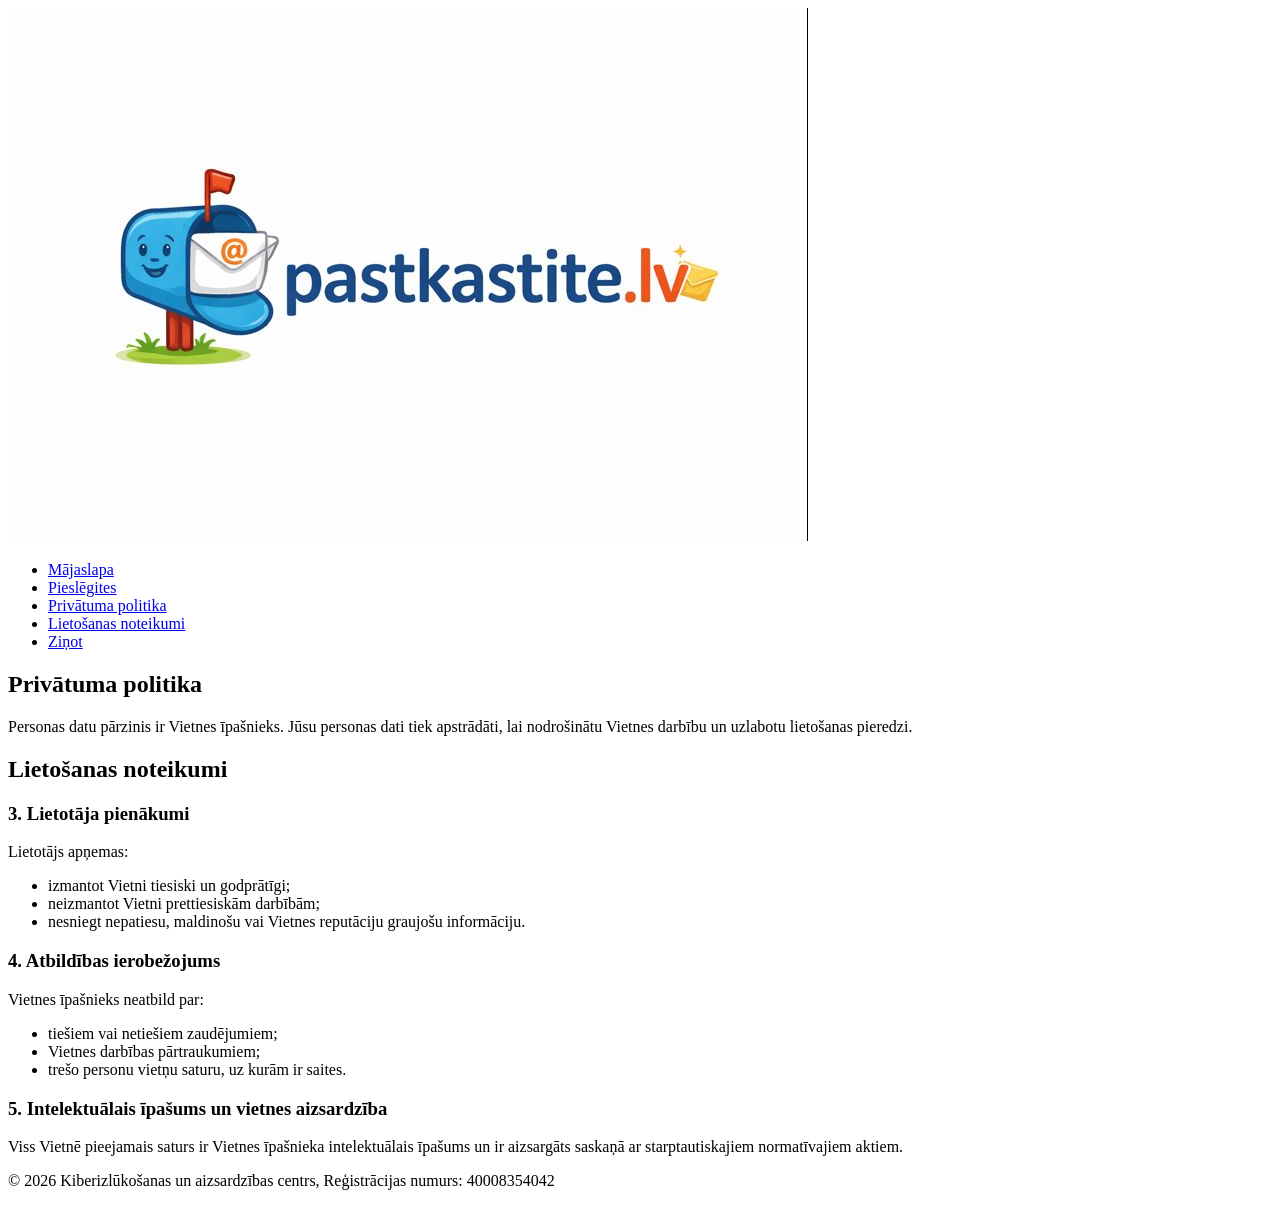
==== index.html @ 26f7da33 "Create index.html" ====
<!DOCTYPE html>
<html lang="lv">
<head>
    <meta charset="UTF-8">
    <meta name="viewport" content="width=device-width, initial-scale=1.0">
    <title>Kiberizlūkošanas un aizsardzības centrs</title>
    <link rel="stylesheet" href="styles.css">
</head>
<body>
    <header>
        <img src="/img/logo.png" alt="Logo" class="logo">
        <nav>
            <ul>
                <li><a href="#">Mājaslapa</a></li>
                <li><a href="#">Pieslēgites</a></li>
                <li><a href="#privacy-policy">Privātuma politika</a></li>
                <li><a href="#terms-of-use">Lietošanas noteikumi</a></li>
                <li><a href="#">Ziņot</a></li>
            </ul>
        </nav>
    </header>

    <main>
        <section id="privacy-policy">
            <h2>Privātuma politika</h2>
            <p>Personas datu pārzinis ir Vietnes īpašnieks. Jūsu personas dati tiek apstrādāti, lai nodrošinātu Vietnes darbību un uzlabotu lietošanas pieredzi.</p>
            <!-- Šeit ievietojiet pārējos privātuma politikas punktus -->
        </section>

        <section id="terms-of-use">
            <h2>Lietošanas noteikumi</h2>
            <h3>3. Lietotāja pienākumi</h3>
            <p>Lietotājs apņemas:</p>
            <ul>
                <li>izmantot Vietni tiesiski un godprātīgi;</li>
                <li>neizmantot Vietni prettiesiskām darbībām;</li>
                <li>nesniegt nepatiesu, maldinošu vai Vietnes reputāciju graujošu informāciju.</li>
            </ul>
            <h3>4. Atbildības ierobežojums</h3>
            <p>Vietnes īpašnieks neatbild par:</p>
            <ul>
                <li>tiešiem vai netiešiem zaudējumiem;</li>
                <li>Vietnes darbības pārtraukumiem;</li>
                <li>trešo personu vietņu saturu, uz kurām ir saites.</li>
            </ul>
            <h3>5. Intelektuālais īpašums un vietnes aizsardzība</h3>
            <p>Viss Vietnē pieejamais saturs ir Vietnes īpašnieka intelektuālais īpašums un ir aizsargāts saskaņā ar starptautiskajiem normatīvajiem aktiem.</p>
            <!-- Šeit ievietojiet pārējos līgumus un noteikumus -->
        </section>
    </main>

    <footer>
        <p>&copy; 2026 Kiberizlūkošanas un aizsardzības centrs, Reģistrācijas numurs: 40008354042</p>
    </footer>
</body>
</html>
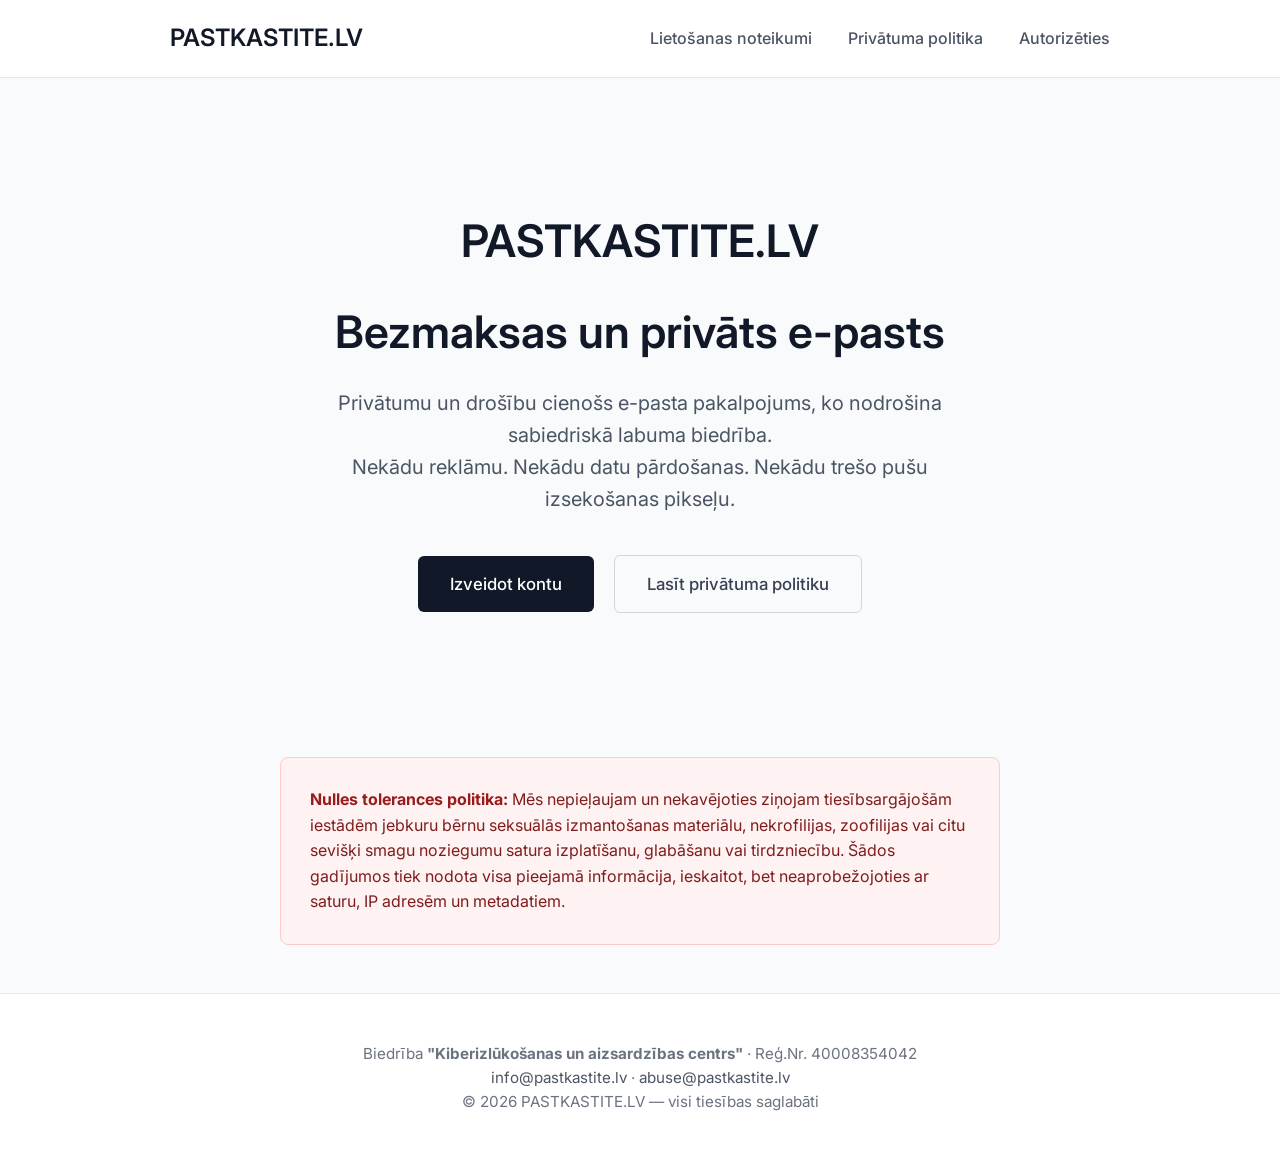
==== commit 10760b5b: "Add files via upload" ====
--- a/index.html
+++ b/index.html
@@ -1,56 +1,174 @@
-<!DOCTYPE html>
-<html lang="lv">
-<head>
-    <meta charset="UTF-8">
-    <meta name="viewport" content="width=device-width, initial-scale=1.0">
-    <title>Kiberizlūkošanas un aizsardzības centrs</title>
-    <link rel="stylesheet" href="styles.css">
-</head>
-<body>
-    <header>
-        <img src="/img/logo.png" alt="Logo" class="logo">
-        <nav>
-            <ul>
-                <li><a href="#">Mājaslapa</a></li>
-                <li><a href="#">Pieslēgites</a></li>
-                <li><a href="#privacy-policy">Privātuma politika</a></li>
-                <li><a href="#terms-of-use">Lietošanas noteikumi</a></li>
-                <li><a href="#">Ziņot</a></li>
-            </ul>
-        </nav>
-    </header>
-
-    <main>
-        <section id="privacy-policy">
-            <h2>Privātuma politika</h2>
-            <p>Personas datu pārzinis ir Vietnes īpašnieks. Jūsu personas dati tiek apstrādāti, lai nodrošinātu Vietnes darbību un uzlabotu lietošanas pieredzi.</p>
-            <!-- Šeit ievietojiet pārējos privātuma politikas punktus -->
-        </section>
-
-        <section id="terms-of-use">
-            <h2>Lietošanas noteikumi</h2>
-            <h3>3. Lietotāja pienākumi</h3>
-            <p>Lietotājs apņemas:</p>
-            <ul>
-                <li>izmantot Vietni tiesiski un godprātīgi;</li>
-                <li>neizmantot Vietni prettiesiskām darbībām;</li>
-                <li>nesniegt nepatiesu, maldinošu vai Vietnes reputāciju graujošu informāciju.</li>
-            </ul>
-            <h3>4. Atbildības ierobežojums</h3>
-            <p>Vietnes īpašnieks neatbild par:</p>
-            <ul>
-                <li>tiešiem vai netiešiem zaudējumiem;</li>
-                <li>Vietnes darbības pārtraukumiem;</li>
-                <li>trešo personu vietņu saturu, uz kurām ir saites.</li>
-            </ul>
-            <h3>5. Intelektuālais īpašums un vietnes aizsardzība</h3>
-            <p>Viss Vietnē pieejamais saturs ir Vietnes īpašnieka intelektuālais īpašums un ir aizsargāts saskaņā ar starptautiskajiem normatīvajiem aktiem.</p>
-            <!-- Šeit ievietojiet pārējos līgumus un noteikumus -->
-        </section>
-    </main>
-
-    <footer>
-        <p>&copy; 2026 Kiberizlūkošanas un aizsardzības centrs, Reģistrācijas numurs: 40008354042</p>
-    </footer>
-</body>
-</html>
+<!DOCTYPE html>
+<html lang="lv">
+<head>
+  <meta charset="UTF-8" />
+  <meta name="viewport" content="width=device-width, initial-scale=1.0"/>
+  <title>PASTKASTITE.LV — e-pasts</title>
+  <meta name="description" content="Bezmaksas, privātumu cienošs e-pasta pakalpojums bez reklāmām. Nodrošina Biedrība 'Kiberizlūkošanas un aizsardzības centrs', reģ.Nr. 40008354042."/>
+  <link rel="preconnect" href="https://fonts.googleapis.com">
+  <link rel="preconnect" href="https://fonts.gstatic.com" crossorigin>
+  <link href="https://fonts.googleapis.com/css2?family=Inter:wght@300;400;500;600&display=swap" rel="stylesheet">
+  <style>
+    * { margin:0; padding:0; box-sizing:border-box; }
+    body {
+      font-family: 'Inter', system-ui, sans-serif;
+      background:#f9fafb;
+      color:#1f2937;
+      line-height:1.6;
+    }
+    .container { max-width:980px; margin:0 auto; padding:0 20px; }
+
+    header {
+      background:#ffffff;
+      border-bottom:1px solid #e5e7eb;
+      padding:1.2rem 0;
+      position:sticky;
+      top:0;
+      z-index:10;
+    }
+    .header-inner {
+      display:flex;
+      justify-content:space-between;
+      align-items:center;
+    }
+    .logo {
+      font-size:1.5rem;
+      font-weight:600;
+      color:#111827;
+      text-decoration:none;
+    }
+    nav a {
+      margin-left:2rem;
+      color:#4b5563;
+      text-decoration:none;
+      font-weight:500;
+      transition:color 0.2s;
+    }
+    nav a:hover { color:#111827; }
+
+    .hero {
+      text-align:center;
+      padding:8rem 0 6rem;
+    }
+    .hero h1 {
+      font-size:2.8rem;
+      font-weight:600;
+      margin-bottom:1.2rem;
+      color:#111827;
+    }
+    .hero p.lead {
+      font-size:1.25rem;
+      color:#4b5563;
+      max-width:680px;
+      margin:0 auto 2.5rem;
+    }
+    .btn {
+      display:inline-block;
+      background:#111827;
+      color:white;
+      padding:0.9rem 2rem;
+      border-radius:6px;
+      text-decoration:none;
+      font-weight:500;
+      font-size:1.05rem;
+      transition:background 0.2s;
+    }
+    .btn:hover { background:#1f2937; }
+    .btn-outline {
+      background:transparent;
+      border:1px solid #d1d5db;
+      color:#374151;
+    }
+    .btn-outline:hover { background:#f3f4f6; }
+
+    section { padding:5rem 0; }
+    h2 { font-size:2.2rem; margin-bottom:2rem; text-align:center; color:#111827; }
+
+    .features {
+      display:grid;
+      grid-template-columns:repeat(auto-fit, minmax(280px, 1fr));
+      gap:2rem;
+      margin:3rem 0;
+    }
+    .feature {
+      background:white;
+      padding:2rem;
+      border-radius:8px;
+      border:1px solid #e5e7eb;
+      box-shadow:0 1px 3px rgba(0,0,0,0.05);
+    }
+    .feature h3 { margin-bottom:0.8rem; font-size:1.25rem; }
+
+    .warning {
+      background:#fef2f2;
+      border:1px solid #fecaca;
+      border-radius:8px;
+      padding:1.8rem;
+      margin:3rem auto;
+      max-width:720px;
+      color:#7f1d1d;
+    }
+    .warning strong { color:#991b1b; }
+
+    footer {
+      background:#ffffff;
+      border-top:1px solid #e5e7eb;
+      padding:3rem 0;
+      color:#6b7280;
+      font-size:0.95rem;
+      text-align:center;
+    }
+    footer a { color:#4b5563; text-decoration:none; }
+    footer a:hover { color:#111827; text-decoration:underline; }
+
+    @media (max-width: 640px) {
+      .hero { padding:6rem 0 4rem; }
+      .hero h1 { font-size:2.2rem; }
+      nav a { margin-left:1.2rem; font-size:0.95rem; }
+    }
+  </style>
+</head>
+<body>
+
+<header>
+  <div class="container header-inner">
+    <a href="/" class="logo">PASTKASTITE.LV</a>
+    <nav>
+      <a href="terms.html">Lietošanas noteikumi</a>
+      <a href="privacy.html">Privātuma politika</a>
+      <a href="https://mail.pastkastite.lv/mail">Autorizēties</a>
+    </nav>
+  </div>
+</header>
+
+<main class="container">
+
+  <section class="hero">
+	<h1>PASTKASTITE.LV</h1>
+    <h1>Bezmaksas un privāts e-pasts</h1>
+    <p class="lead">
+      Privātumu un drošību cienošs e-pasta pakalpojums, ko nodrošina sabiedriskā labuma biedrība.<br>
+      Nekādu reklāmu. Nekādu datu pārdošanas. Nekādu trešo pušu izsekošanas pikseļu.
+    </p>
+    <div>
+      <a href="https://mail.pastkastite.lv" class="btn" target="_blank" rel="noopener">Izveidot kontu</a>
+      <a href="privacy.html" class="btn btn-outline" style="margin-left:1rem;">Lasīt privātuma politiku</a>
+    </div>
+  </section>
+
+  <div class="warning">
+    <strong>Nulles tolerances politika:</strong> Mēs nepieļaujam un nekavējoties ziņojam tiesībsargājošām iestādēm jebkuru bērnu seksuālās izmantošanas materiālu, nekrofilijas, zoofilijas vai citu sevišķi smagu noziegumu satura izplatīšanu, glabāšanu vai tirdzniecību. Šādos gadījumos tiek nodota visa pieejamā informācija, ieskaitot, bet neaprobežojoties ar saturu, IP adresēm un metadatiem.
+  </div>
+
+</main>
+
+<footer>
+  <div class="container">
+    <p>Biedrība <strong>"Kiberizlūkošanas un aizsardzības centrs"</strong> · Reģ.Nr. 40008354042</p>
+    <p><a href="mailto:info@pastkastite.lv">info@pastkastite.lv</a> · <a href="mailto:abuse@pastkastite.lv">abuse@pastkastite.lv</a></p>
+    <p>© 2026 PASTKASTITE.LV — visi tiesības saglabāti</p>
+  </div>
+</footer>
+
+</body>
+</html>
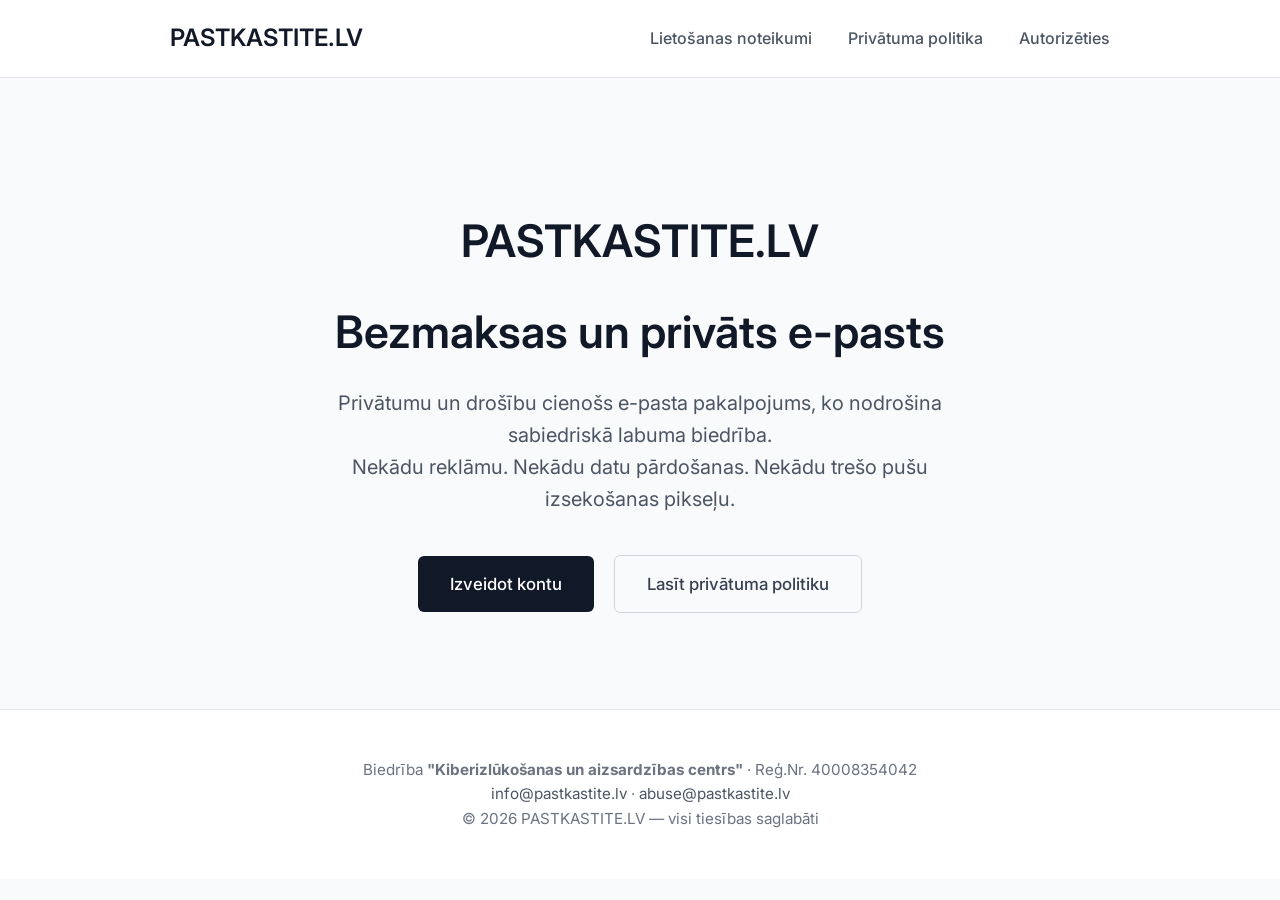
==== commit eea1f96f: "Update index.html" ====
--- a/index.html
+++ b/index.html
@@ -136,7 +136,7 @@
     <nav>
       <a href="terms.html">Lietošanas noteikumi</a>
       <a href="privacy.html">Privātuma politika</a>
-      <a href="https://mail.pastkastite.lv/mail">Autorizēties</a>
+      <a href="https://pastkastite.lv/mail">Autorizēties</a>
     </nav>
   </div>
 </header>
@@ -156,10 +156,6 @@
     </div>
   </section>
 
-  <div class="warning">
-    <strong>Nulles tolerances politika:</strong> Mēs nepieļaujam un nekavējoties ziņojam tiesībsargājošām iestādēm jebkuru bērnu seksuālās izmantošanas materiālu, nekrofilijas, zoofilijas vai citu sevišķi smagu noziegumu satura izplatīšanu, glabāšanu vai tirdzniecību. Šādos gadījumos tiek nodota visa pieejamā informācija, ieskaitot, bet neaprobežojoties ar saturu, IP adresēm un metadatiem.
-  </div>
-
 </main>
 
 <footer>
@@ -171,4 +167,6 @@
 </footer>
 
 </body>
-</html>+
+</html>
+
